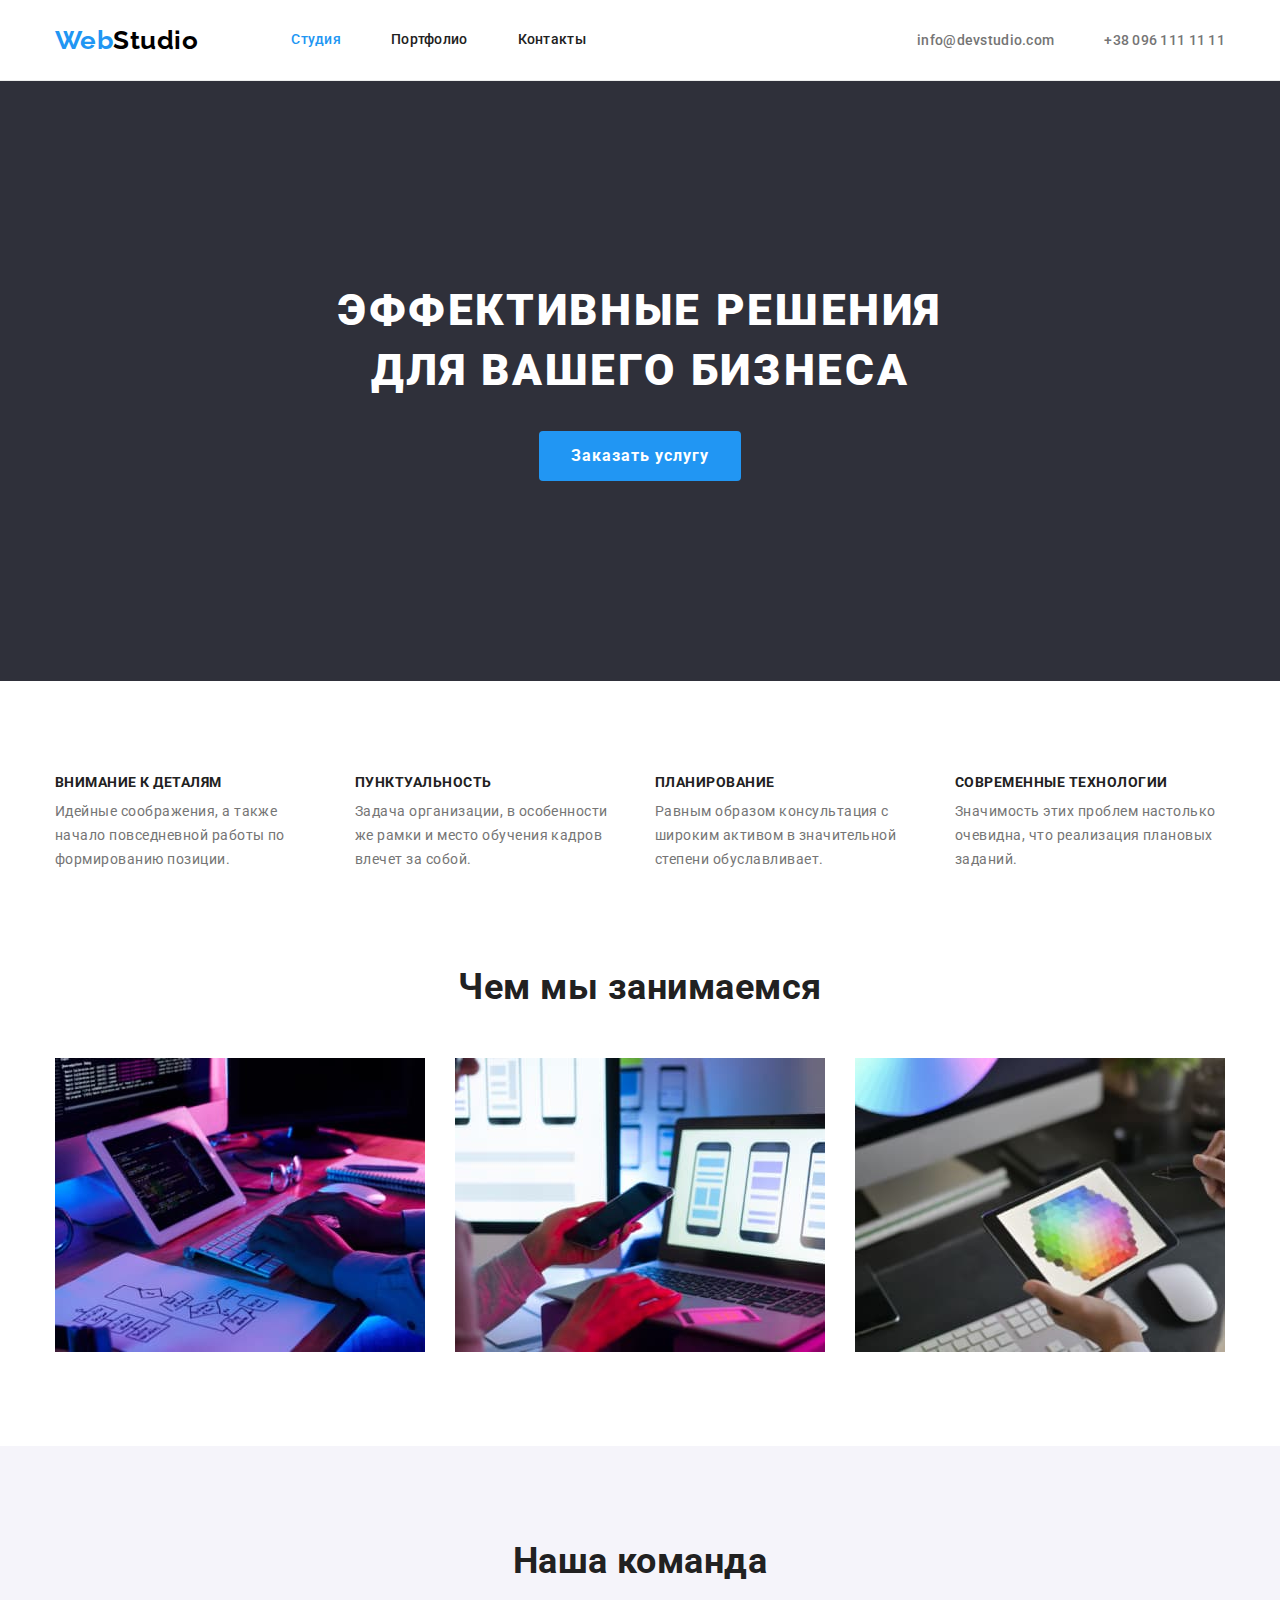
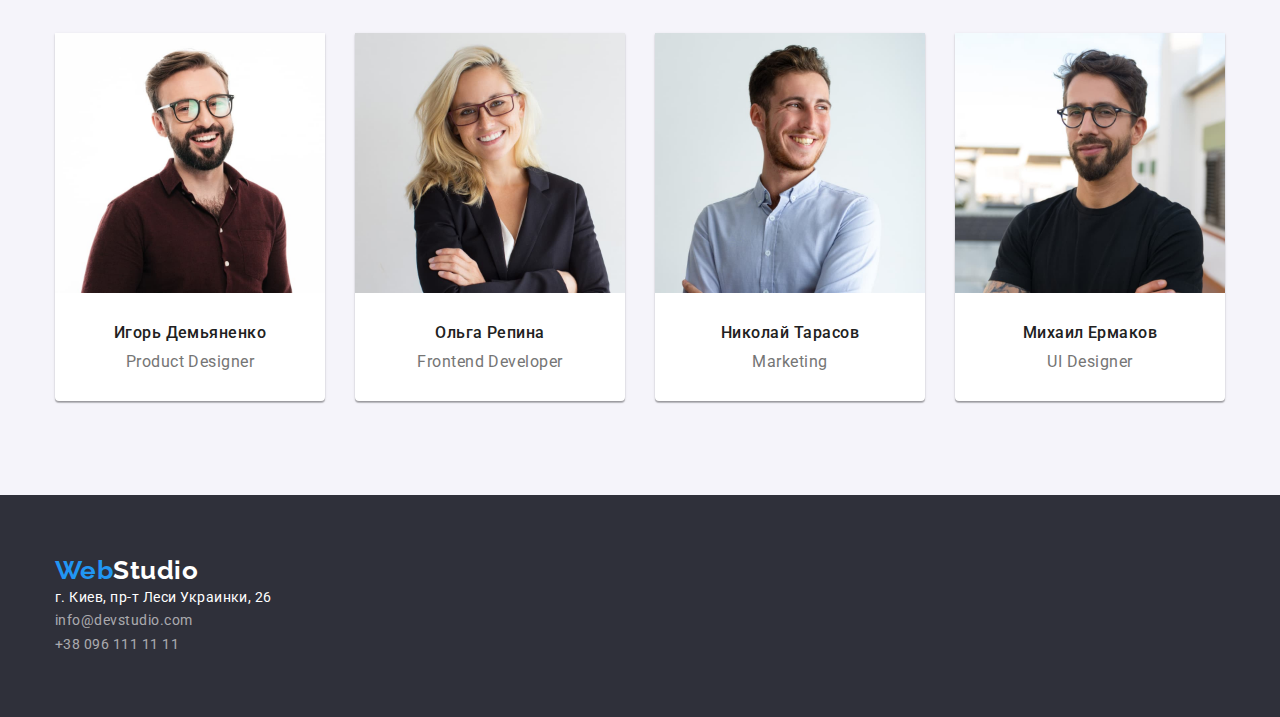
==== index.html @ df2bde02 "Добавлены стили для геометрии и позиционирование контента" ====
<!DOCTYPE html>
<html lang="ru">
   <head>
      <meta charset="UTF-8" />
      <meta http-equiv="X-UA-Compatible" content="IE=edge" />
      <meta name="viewport" content="width=device-width, initial-scale=1.0" />
      <title>Студия</title>
      <link rel="preconnect" href="https://fonts.googleapis.com" />
      <link rel="preconnect" href="https://fonts.gstatic.com" crossorigin />
      <link
         href="https://fonts.googleapis.com/css2?family=Raleway:wght@700&family=Roboto:wght@400;500;700;900&display=swap"
         rel="stylesheet"
      />
      <link
         rel="stylesheet"
         href="https://cdnjs.cloudflare.com/ajax/libs/modern-normalize/1.1.0/modern-normalize.css"
      />
      <link rel="stylesheet" href="./css/styles.css" />
   </head>

   <body>
      <!-- Шапка страницы -->
      <header class="header">
         <div class="container header-container">
            <nav class="header-nav">
               <a class="header-logo link" href="./index.html" lang="en"
                  ><span class="accent">Web</span>Studio</a
               >
               <ul class="nav-list list">
                  <li class="nav-item">
                     <a class="nav-link link current" href="./index.html">Студия</a>
                  </li>
                  <li class="nav-item">
                     <a class="nav-link link" href="./portfolio.html">Портфолио</a>
                  </li>
                  <li class="nav-item"><a class="nav-link link" href="">Контакты</a></li>
               </ul>
            </nav>
            <ul class="contact-list list">
               <li class="contact-item">
                  <a class="contact-link link" href="mailto:info@devstudio.com"
                     >info@devstudio.com</a
                  >
               </li>
               <li class="contact-item">
                  <a class="contact-link link" href="tel:+380961111111">+38 096 111 11 11</a>
               </li>
            </ul>
         </div>
      </header>
      <!-- Уникальный контент страницы -->
      <main>
         <!-- Герой -->
         <section class="hero">
            <div class="container">
               <h1 class="hero-title">Эффективные решения <br />для вашего бизнеса</h1>
               <button type="button" class="button">Заказать услугу</button>
            </div>
         </section>
         <!-- Преимущества -->
         <section class="section">
            <div class="container">
               <h2 class="visually-hidden">Преимущества</h2>
               <ul class="advantage-list list">
                  <li class="advantage-item">
                     <h3 class="advantage-title">Внимание к деталям</h3>
                     <p class="advantage-text">
                        Идейные соображения, а также начало повседневной работы по формированию
                        позиции.
                     </p>
                  </li>
                  <li class="advantage-item">
                     <h3 class="advantage-title">Пунктуальность</h3>
                     <p class="advantage-text">
                        Задача организации, в особенности же рамки и место обучения кадров влечет за
                        собой.
                     </p>
                  </li>
                  <li class="advantage-item">
                     <h3 class="advantage-title">Планирование</h3>
                     <p class="advantage-text">
                        Равным образом консультация с широким активом в значительной степени
                        обуславливает.
                     </p>
                  </li>
                  <li class="advantage-item">
                     <h3 class="advantage-title">Современные технологии</h3>
                     <p class="advantage-text">
                        Значимость этих проблем настолько очевидна, что реализация плановых заданий.
                     </p>
                  </li>
               </ul>
            </div>
         </section>
         <!-- Чем мы занимаемся -->
         <section class="section work-section">
            <div class="container">
               <h2 class="work-title">Чем мы занимаемся</h2>
               <ul class="work-list list">
                  <li class="work-item">
                     <a href=""
                        ><img
                           src="./images/box1.jpg"
                           alt="Человек печатает на клавиатуре"
                           width="370"
                     /></a>
                  </li>
                  <li class="work-item">
                     <a href=""
                        ><img
                           src="./images/box2.jpg"
                           alt="Человек держит в руке смартфон"
                           width="370"
                     /></a>
                  </li>
                  <li class="work-item">
                     <a href=""
                        ><img
                           src="./images/box3.jpg"
                           alt="Человек держит в руке планшет"
                           width="370"
                     /></a>
                  </li>
               </ul>
            </div>
         </section>
         <!-- Наша команда -->
         <section class="section team">
            <div class="container">
               <h2 class="team-title">Наша команда</h2>
               <ul class="team-list list">
                  <li class="team-item">
                     <img
                        class="team-photo"
                        src="./images/team-card1.jpg"
                        alt="Игорь Демьяненко"
                        width="270"
                     />
                     <div class="team-member">
                        <h3 class="team-name">Игорь Демьяненко</h3>
                        <p class="team-position" lang="en">Product Designer</p>
                     </div>
                  </li>
                  <li class="team-item">
                     <img
                        class="team-photo"
                        src="./images/team-card2.jpg"
                        alt="Ольга Репина"
                        width="270"
                     />
                     <div class="team-member">
                        <h3 class="team-name">Ольга Репина</h3>
                        <p class="team-position" lang="en">Frontend Developer</p>
                     </div>
                  </li>
                  <li class="team-item">
                     <img
                        class="team-photo"
                        src="./images/team-card3.jpg"
                        alt="Николай Тарасов"
                        width="270"
                     />
                     <div class="team-member">
                        <h3 class="team-name">Николай Тарасов</h3>
                        <p class="team-position" lang="en">Marketing</p>
                     </div>
                  </li>
                  <li class="team-item">
                     <img
                        class="team-photo"
                        src="./images/team-card4.jpg"
                        alt="Михаил Ермаков"
                        width="270"
                     />
                     <div class="team-member">
                        <h3 class="team-name">Михаил Ермаков</h3>
                        <p class="team-position" lang="en">UI Designer</p>
                     </div>
                  </li>
               </ul>
            </div>
         </section>
      </main>
      <!-- Подвал страницы -->
      <footer class="footer">
         <div class="container footer-wrap">
            <a class="footer-logo link" href="./index.html"
               ><span class="accent">Web</span>Studio</a
            >
            <address class="footer-address">
               <ul class="footer-list list">
                  <li class="footer-item">
                     <a
                        class="footer-map link"
                        href="https://goo.gl/maps/WgoKR5kKBHzv3oiY9"
                        target="_blank"
                        rel="noopener noreferrer"
                        >г. Киев, пр-т Леси Украинки, 26</a
                     >
                  </li>
                  <li class="footer-item">
                     <a class="footer-contact link" href="mailto:info@devstudio.com"
                        >info@devstudio.com</a
                     >
                  </li>
                  <li class="footer-item">
                     <a class="footer-contact link" href="tel:+380961111111">+38 096 111 11 11</a>
                  </li>
               </ul>
            </address>
         </div>
      </footer>
   </body>
</html>
---- css/styles.css ----
:root {
   --main-text-color: #757575;
   --main-title-color: #212121;
   --main-logo-color: #000000;
   --accent-color: #2196f3;
   --secondary-title-color: #ffffff;
   --third-link-color: rgba(255, 255, 255, 0.6);
   --secondary-bgr-color: #2f303a;
   --team-bgr-color: #f5f4fa;
   --border-color: #ececec;
}
body {
   font-family: 'Roboto', sans-serif;
   letter-spacing: 0.03em;
   color: var(--main-title-color);
   background-color: var(--secondary-title-color);
}
p,
h1,
h2,
h3,
h4,
h5,
h6 {
   margin: 0;
}
ul {
   margin: 0;
   padding: 0;
}
img {
   display: block;
   max-width: 100%;
   height: auto;
}
.container {
   width: 1200px;
   padding-left: 15px;
   padding-right: 15px;
   margin: 0 auto;
}
.section {
   padding-top: 94px;
   padding-bottom: 94px;
}

.list {
   list-style: none;
}
.link {
   text-decoration: none;
}
.visually-hidden {
   position: absolute;
   white-space: nowrap;
   width: 1px;
   height: 1px;
   overflow: hidden;
   border: 0;
   padding: 0;
   clip: rect(0 0 0 0);
   clip-path: inset(50%);
   margin: -1px;
}
/* ---------------------------------HEADER---------------------------- */
.header-container,
.header-nav,
.nav-list {
   display: flex;
   align-items: center;
}
.contact-list {
   display: flex;
   margin-left: auto;
}
.header {
   border-bottom: 1px solid var(--border-color);
}
.nav-item:not(:last-child),
.contact-item:not(:last-child) {
   margin-right: 50px;
}
.header-logo {
   font-family: Raleway;
   font-weight: 700;
   font-size: 26px;
   line-height: 1.19;
   color: var(--main-logo-color);

   margin-right: 93px;
}
.nav-link {
   font-weight: 500;
   font-size: 14px;
   line-height: 1.14;
   letter-spacing: 0.02em;
   color: var(--main-title-color);

   display: block;
   padding-top: 32px;
   padding-bottom: 32px;
}
.accent,
.current {
   color: var(--accent-color);
}
.contact-link {
   font-weight: 500;
   font-size: 14px;
   line-height: 1.14;
   letter-spacing: 0.02em;
   color: var(--main-text-color);
}
.contact-link:hover,
.contact-link:focus,
.footer-contact:hover,
.footer-contact:focus {
   color: var(--accent-color);
}
/* ---------------------------HERO--------------------------- */
.hero {
   background-color: var(--secondary-bgr-color);

   text-align: center;
   padding-top: 200px;
   padding-bottom: 200px;
}
.hero-title {
   font-weight: 900;
   font-size: 44px;
   line-height: 1.36;
   text-align: center;
   letter-spacing: 0.06em;
   text-transform: uppercase;
   color: var(--secondary-title-color);

   margin-bottom: 30px;
}
.button {
   font-family: inherit;
   font-weight: 700;
   font-size: 16px;
   line-height: 1.87;
   letter-spacing: 0.06em;
   color: var(--secondary-title-color);
   background-color: var(--accent-color);
   cursor: pointer;

   border: 0;
   border-radius: 4px;
   padding: 10px 32px;
}
/* ---------------------------ADVANTAGE SECTION2----------------- */
.advantage-list {
   display: flex;
}
.advantage-item {
   width: 270px;
}
.advantage-item:not(:last-child) {
   margin-right: 30px;
}
.advantage-title {
   font-size: 14px;
   line-height: 1.14;
   text-transform: uppercase;
   margin-bottom: 10px;
}
.advantage-text {
   font-size: 14px;
   line-height: 1.71;
   color: var(--main-text-color);
}
/* ---------------------------OUR WORK-------------------------- */
.work-section {
   padding-top: 0;
}
.work-title {
   font-size: 36px;
   line-height: 1.17;
   text-align: center;

   margin-bottom: 50px;
}
.work-list {
   display: flex;
}
.work-item:not(:last-child) {
   margin-right: 30px;
}
/* ----------------------------TEAM------------------------------ */
.team {
   background-color: var(--team-bgr-color);
}
.team-title {
   font-size: 36px;
   line-height: 1.17;
   text-align: center;

   margin-bottom: 50px;
}
.team-list {
   display: flex;
   margin-right: -30px;
}
.team-item {
   margin-right: 30px;

   border-radius: 0px 0px 4px 4px;
   background: #ffffff;
   box-shadow: 0px 1px 3px rgba(0, 0, 0, 0.12), 0px 1px 1px rgba(0, 0, 0, 0.14),
      0px 2px 1px rgba(0, 0, 0, 0.2);
}

.team-member {
   padding-top: 30px;
   padding-bottom: 30px;
}
.team-name {
   font-weight: 500;
   font-size: 16px;
   line-height: 1.19;
   text-align: center;

   margin-bottom: 10px;
}
.team-position {
   font-size: 16px;
   line-height: 1.19;
   text-align: center;
   color: var(--main-text-color);
}
/* ----------------------------PORTFOLIO--------------------------*/
.filter-list {
   display: flex;
   justify-content: center;
   margin-right: -8px;
   margin-bottom: 50px;
}
.filter-item {
   margin-right: 8px;
}
.filter-btn {
   font-family: inherit;
   font-weight: 500;
   font-size: 16px;
   line-height: 1.62;
   text-align: center;
   color: var(--main-title-color);
   background-color: var(--secondary-title-color);
   cursor: pointer;

   padding: 6px 22px;
   border: 0;
}
.filter-btn:hover,
.filter-btn:focus,
.current-btn {
   color: var(--secondary-title-color);
   background-color: var(--accent-color);
   box-shadow: 0px 3px 1px rgba(0, 0, 0, 0.1), 0px 1px 2px rgba(0, 0, 0, 0.08),
      0px 2px 2px rgba(0, 0, 0, 0.12);
   border-radius: 4px;
   border: 0;
}
.portfolio-list {
   display: flex;
   flex-wrap: wrap;
   margin-right: -30px;
   margin-bottom: -30px;
}
.portfolio-item {
   flex-basis: calc(100% / 3 - 30px);
   margin-right: 30px;
   margin-bottom: 30px;
}
.portfolio-wrap {
   background: var(--secondary-title-color);
   border: 1px solid #eeeeee;
   padding: 20px 24px;
}
.portfolio-titles {
   font-size: 18px;
   line-height: 2;
   letter-spacing: 0.06em;

   margin-bottom: 4px;
}

.portfolio-category {
   font-size: 16px;
   line-height: 1.87;
   color: var(--main-text-color);
}

/* ----------------------------FOOTER--------------------------- */
.footer {
   background-color: var(--secondary-bgr-color);
}
.footer-wrap {
   padding-top: 60px;
   padding-bottom: 60px;
}
.footer-logo {
   font-family: Raleway;
   font-weight: 700;
   font-size: 26px;
   line-height: 1.19;
   color: var(--secondary-title-color);

   margin-bottom: 20px;
}
.footer-address {
   font-style: normal;
   font-size: 14px;
   line-height: 1.71;
}
.footer-map {
   color: var(--secondary-title-color);
}
.footer-contact {
   color: var(--third-link-color);
}
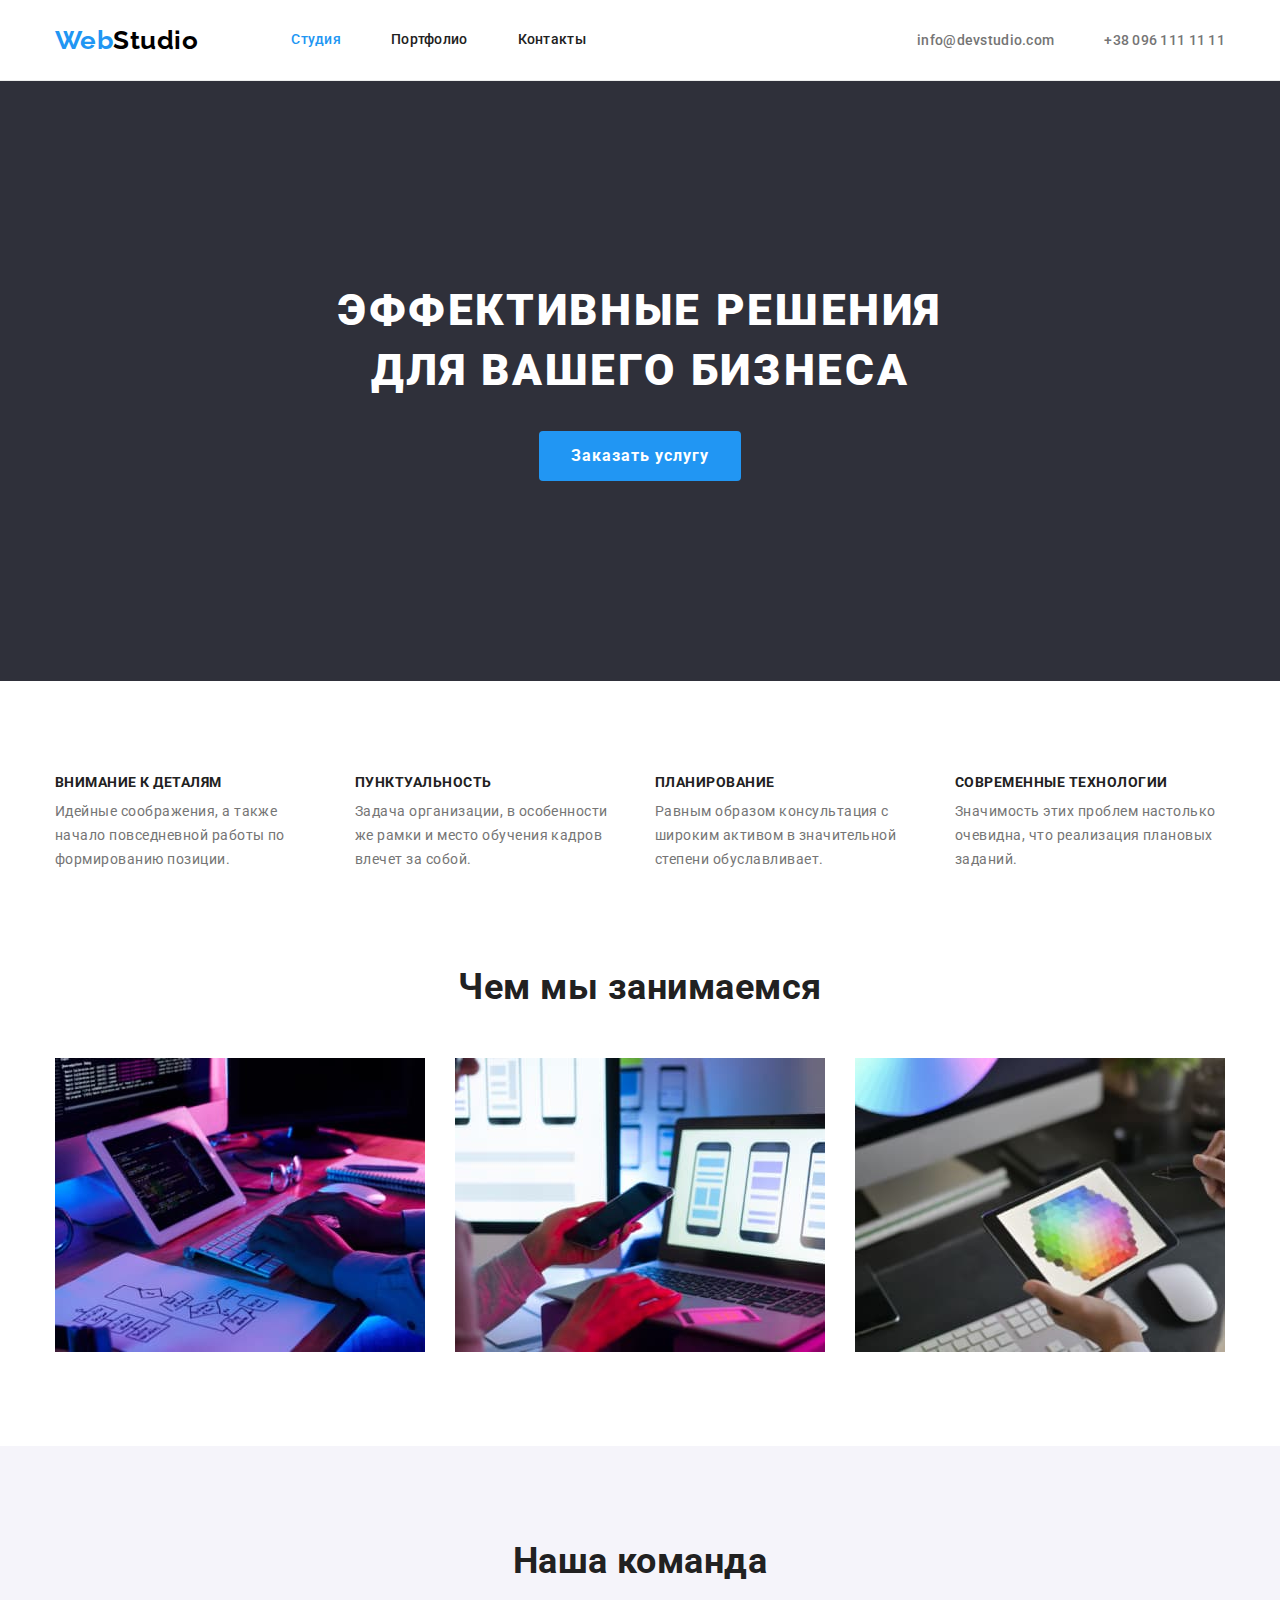
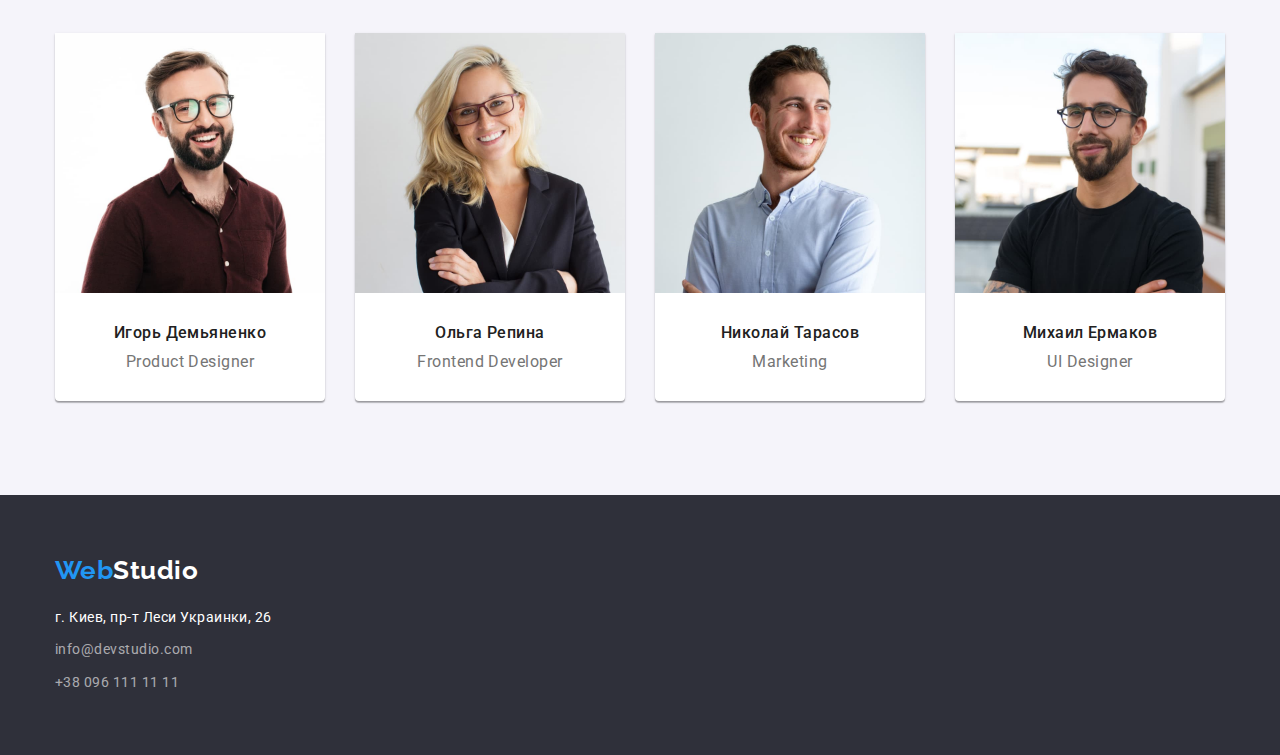
==== commit 219c669b: "Добавлены исправления по замечаниям ментора" ====
--- a/index.html
+++ b/index.html
@@ -183,7 +183,7 @@
       </main>
       <!-- Подвал страницы -->
       <footer class="footer">
-         <div class="container footer-wrap">
+         <div class="container">
             <a class="footer-logo link" href="./index.html"
                ><span class="accent">Web</span>Studio</a
             >
--- a/css/styles.css
+++ b/css/styles.css
@@ -88,6 +88,8 @@
    color: var(--main-logo-color);
 
    margin-right: 93px;
+   padding-top: 24px;
+   padding-bottom: 24px;
 }
 .nav-link {
    font-weight: 500;
@@ -110,6 +112,9 @@
    line-height: 1.14;
    letter-spacing: 0.02em;
    color: var(--main-text-color);
+
+   padding-top: 32px;
+   padding-bottom: 32px;
 }
 .contact-link:hover,
 .contact-link:focus,
@@ -234,10 +239,9 @@
 .filter-list {
    display: flex;
    justify-content: center;
-   margin-right: -8px;
    margin-bottom: 50px;
 }
-.filter-item {
+.filter-item:not(:last-child) {
    margin-right: 8px;
 }
 .filter-btn {
@@ -247,7 +251,7 @@
    line-height: 1.62;
    text-align: center;
    color: var(--main-title-color);
-   background-color: var(--secondary-title-color);
+   background-color: var(--team-bgr-color);
    cursor: pointer;
 
    padding: 6px 22px;
@@ -296,8 +300,7 @@
 /* ----------------------------FOOTER--------------------------- */
 .footer {
    background-color: var(--secondary-bgr-color);
-}
-.footer-wrap {
+
    padding-top: 60px;
    padding-bottom: 60px;
 }
@@ -308,6 +311,7 @@
    line-height: 1.19;
    color: var(--secondary-title-color);
 
+   display: block;
    margin-bottom: 20px;
 }
 .footer-address {
@@ -315,6 +319,9 @@
    font-size: 14px;
    line-height: 1.71;
 }
+.footer-item:not(:last-child) {
+   margin-bottom: 9px;
+}
 .footer-map {
    color: var(--secondary-title-color);
 }
